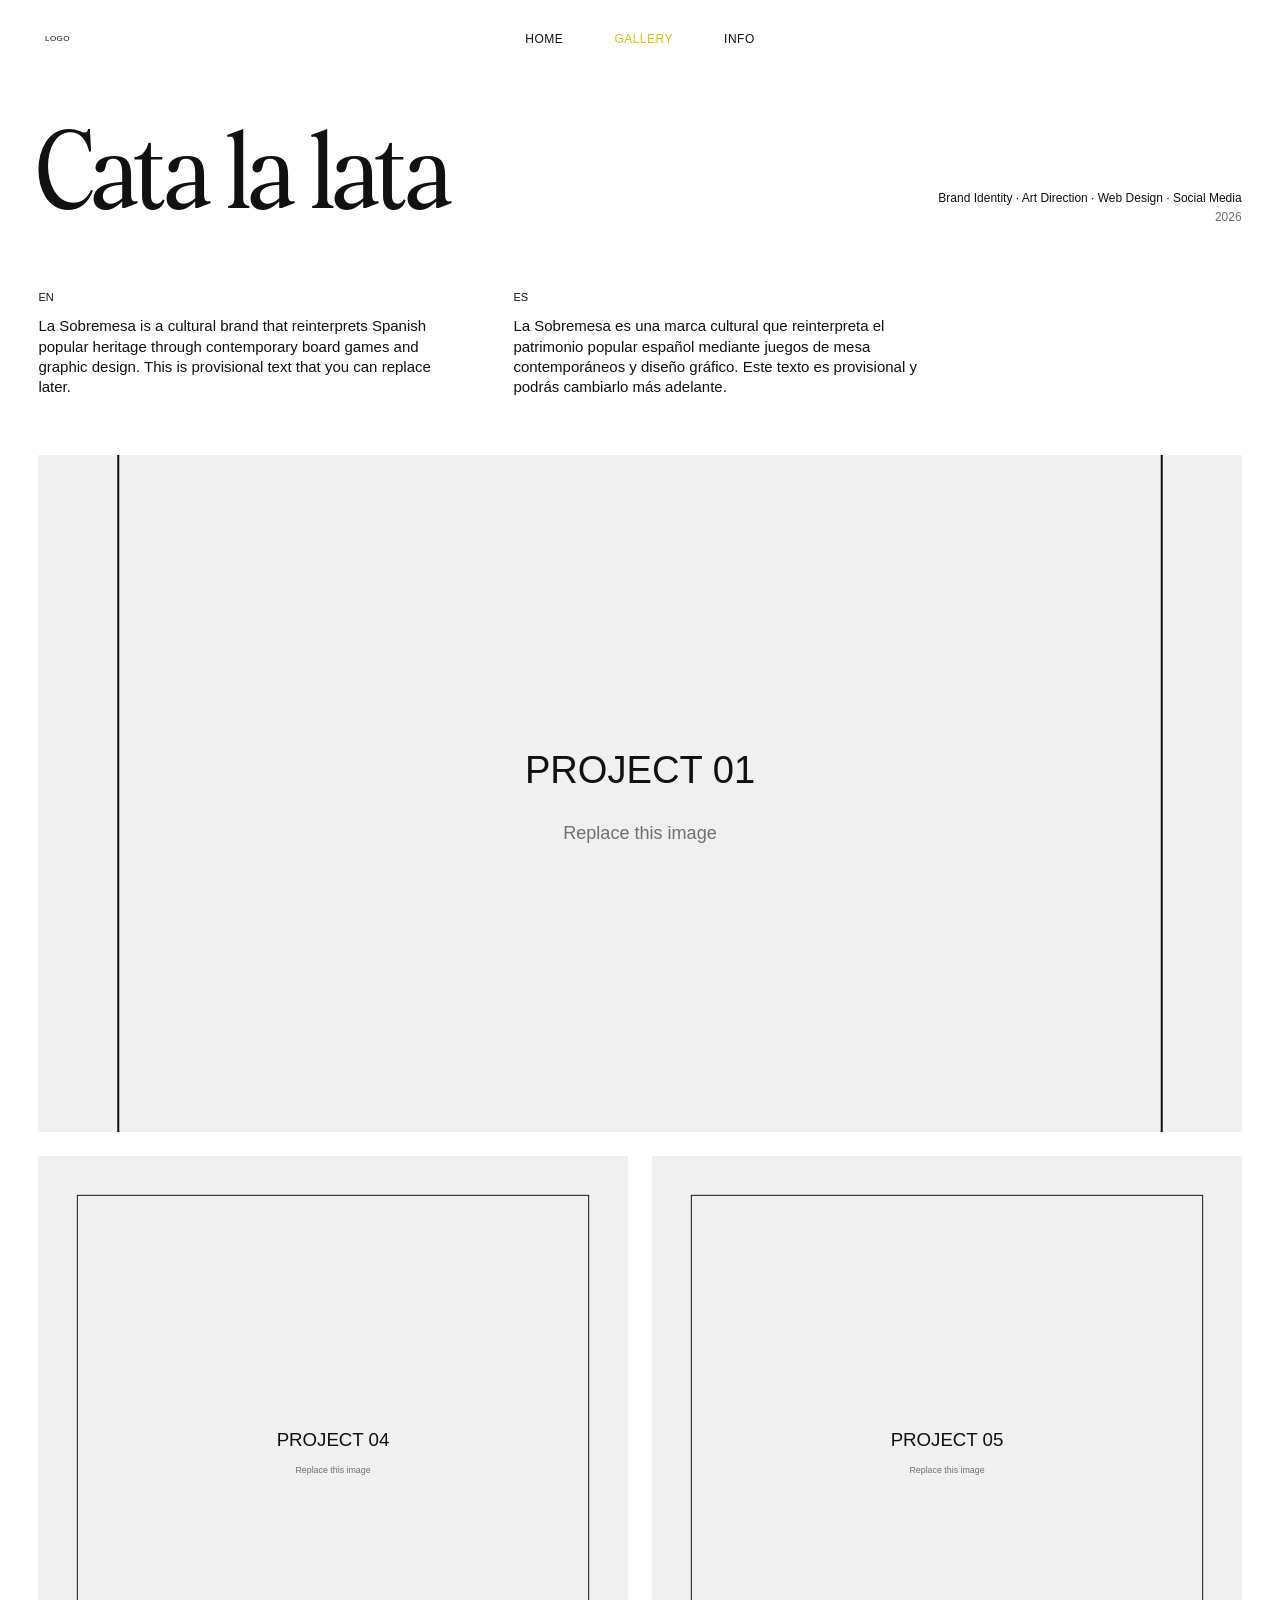
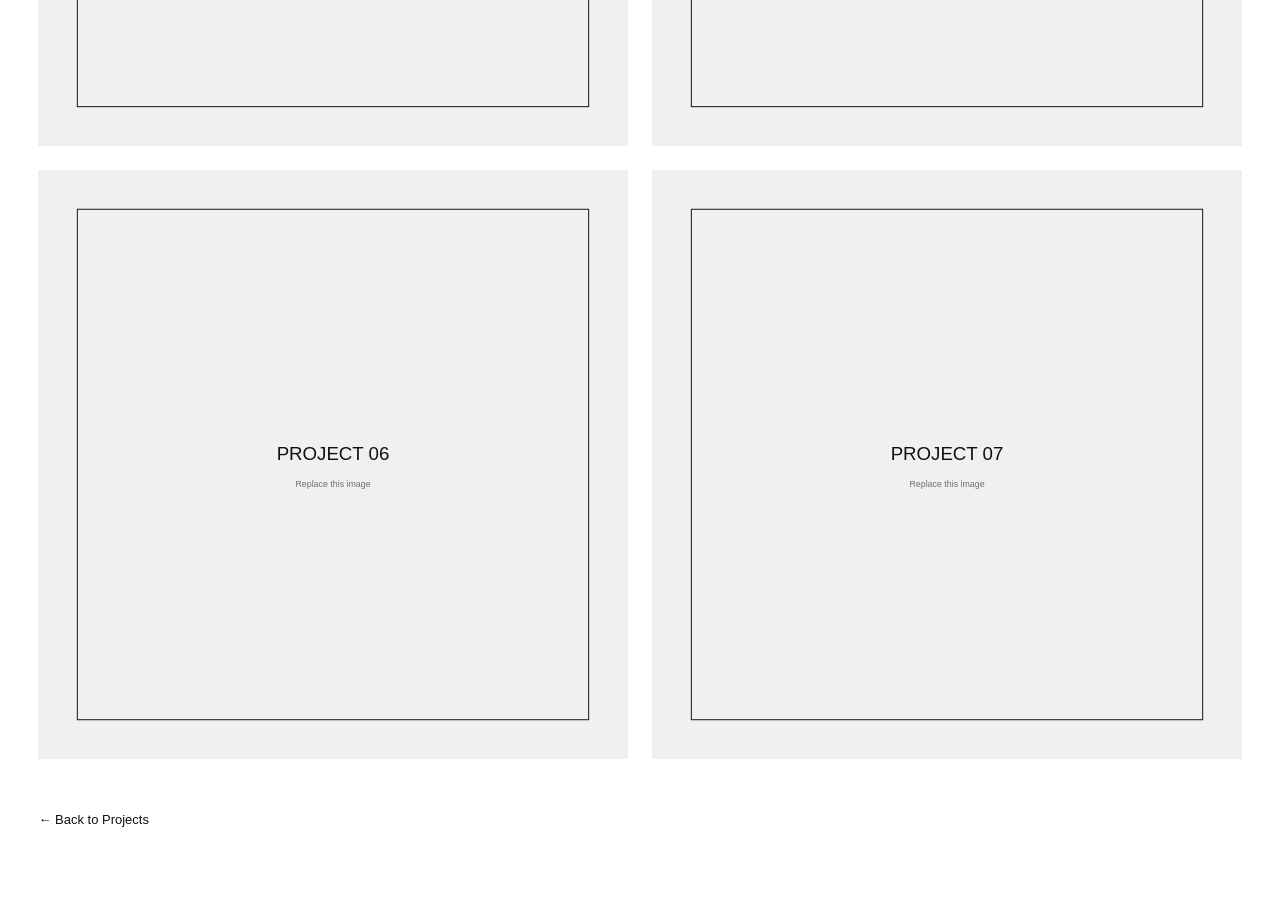
==== cata-la-lata.html @ 35d7159a "change4" ====
<!DOCTYPE html>
<html lang="en">
<head>
  <meta charset="UTF-8">
  <meta name="viewport" content="width=device-width, initial-scale=1.0">
  <meta name="description" content="Cata la lata project by Laura Altozano.">
  <title>Cata la lata — Laura Altozano</title>
  <link rel="stylesheet" href="style.css">
</head>
<body>
  <header class="site-header">
    <a class="logo-slot" href="index.html" aria-label="Laura Altozano — Home">
      <span>LOGO</span>
    </a>

    <nav class="site-nav" aria-label="Main navigation">
      <a href="index.html">Home</a>
      <a class="is-active" href="projects.html">Gallery</a>
      <a href="info.html">Info</a>
    </nav>
  </header>

  <main class="project-page">
    <section class="project-header">
      <h1>Cata la lata</h1>
      <div class="project-meta">
        <p>Brand Identity · Art Direction · Web Design · Social Media</p>
        <p>2026</p>
      </div>
    </section>

    <section class="project-copy">
      <div>
        <h2>EN</h2>
        <p>La Sobremesa is a cultural brand that reinterprets Spanish popular heritage through contemporary board games and graphic design. This is provisional text that you can replace later.</p>
      </div>
      <div>
        <h2>ES</h2>
        <p>La Sobremesa es una marca cultural que reinterpreta el patrimonio popular español mediante juegos de mesa contemporáneos y diseño gráfico. Este texto es provisional y podrás cambiarlo más adelante.</p>
      </div>
    </section>

    <section class="project-gallery">
      <img src="assets/images/project-01.svg" alt="Main project image placeholder">
      <div class="project-gallery__pair">
        <img src="assets/images/project-04.svg" alt="Project image placeholder">
        <img src="assets/images/project-05.svg" alt="Project image placeholder">
      </div>
      <div class="project-gallery__pair">
        <img src="assets/images/project-06.svg" alt="Project image placeholder">
        <img src="assets/images/project-07.svg" alt="Project image placeholder">
      </div>
    </section>

    <a class="back-link" href="projects.html">← Back to Projects</a>
  </main>
</body>
</html>
---- style.css ----
@font-face {
  font-family: "Bethany Elingston";
  src: url("./fonts/Bethany-Elingston.otf") format("opentype");
  font-weight: 400;
  font-style: normal;
  font-display: swap;
}
:root {
  --background: #ffffff;
  --text: #111111;
  --muted: #707070;
  --accent: #cec80a;
  --font-body: "Helvetica Neue", Helvetica, Arial, sans-serif;
  --font-display: "Bethany Elingston", Georgia, serif;
  --page-padding: clamp(18px, 3vw, 46px);
  --header-height: 78px;
  --left-column: clamp(280px, 29vw, 470px);
  --column-gap: clamp(24px, 4vw, 64px);
}

* {
  box-sizing: border-box;
}

html {
  overflow-x: hidden;
}

body {
  margin: 0;
  overflow-x: hidden;
  background: var(--background);
  color: var(--text);
  font-family: var(--font-body);
  font-size: 15px;
  line-height: 1.35;
}

a {
  color: inherit;
  text-decoration: none;
}

img {
  display: block;
  width: 100%;
}

h1,
h2,
h3,
p,
figure {
  margin: 0;
}

.site-header {
  position: fixed;
  inset: 0 0 auto 0;
  z-index: 10;
  height: var(--header-height);
  padding: 0 var(--page-padding);
  background: var(--background);
}

.logo-slot {
  position: absolute;
  top: 50%;
  left: var(--page-padding);
  display: grid;
  width: 38px;
  height: 38px;
  place-items: center;
  transform: translateY(-50%);
  font-size: 8px;
  letter-spacing: 0.05em;
}

.logo-slot img {
  width: 100%;
  height: 100%;
  object-fit: contain;
}

.site-nav {
  position: absolute;
  top: 50%;
  left: 50%;
  display: flex;
  gap: clamp(22px, 4vw, 52px);
  transform: translate(-50%, -50%);
  white-space: nowrap;
}

.site-nav a {
  font-size: 12px;
  text-transform: uppercase;
  letter-spacing: 0.04em;
}

.site-nav a:hover,
.site-nav a.is-active {
  color: var(--accent);
}

/* HOME */

.home-page {
  height: 100svh;
  overflow: hidden;
}

.home-main {
  display: grid;
  grid-template-columns: var(--left-column) minmax(0, 1fr);
  gap: var(--column-gap);
  height: 100svh;
  padding: calc(var(--header-height) + 18px) var(--page-padding) 28px;
}

.home-intro {
  position: relative;
}

.home-intro > * {
  position: absolute;
  left: 0;
}

.home-intro h1 {
  bottom: 61px;
  width: 100%;
  font-family: var(--font-display);
  font-size: clamp(54px, 6.4vw, 96px);
  font-weight: 400;
  line-height: 0.92;
}

.home-intro p {
  bottom: 28px;
  font-size: 13px;
}

.home-intro p + p {
  bottom: 7px;
  color: var(--muted);
}

.home-featured {
  display: grid;
  grid-template-rows: minmax(0, 1fr) auto;
  gap: 10px;
  min-width: 0;
  height: 100%;
  
}

.home-carousel {
  position: relative;
  min-width: 0;
  min-height: 0;
  background: #f1f1f1;
}

.carousel-slide {
  position: absolute;
  inset: 0;
  display: none;
}

.carousel-slide.is-active {
  display: block;
}

.carousel-slide img {
  width: 100%;
  height: 100%;
  object-fit: cover;
}

.carousel-project-name {
  font-size: 13px;
  line-height: 1.2;
}

/* PROJECTS */

.projects-page {
  height: 100svh;
  overflow: hidden;
}

.projects-layout {
  display: grid;
  grid-template-columns: var(--left-column) minmax(0, 1fr);
  gap: var(--column-gap);
  height: 100svh;
  padding: calc(var(--header-height) + 18px) var(--page-padding) 0;
}

.fixed-identity {
  position: relative;
  height: calc(100svh - var(--header-height) - 18px);
}

.identity-bottom {
  position: absolute;
  right: 0;
  bottom: 28px;
  left: 0;
}

.identity-bottom h1 {
  position: absolute;
  bottom: 61px;
  width: 100%;
  font-family: var(--font-display);
  font-size: clamp(54px, 6.4vw, 96px);
  font-weight: 400;
  line-height: 0.92;
}

.identity-bottom p {
  position: absolute;
  bottom: 28px;
  font-size: 13px;
}

.identity-bottom p + p {
  bottom: 7px;
  color: var(--muted);
}

.projects-scroll {
  height: calc(100svh - var(--header-height) - 18px);
  overflow-y: auto;
  overscroll-behavior: contain;
  padding: 0 0 70px;
  scrollbar-width: thin;
}

.project-archive-grid {
  display: flex;
  flex-direction: column;
  gap: clamp(52px, 7vw, 96px);
}

.archive-project {
  display: block;
  width: 100%;
}

.archive-project img {
  width: 100%;
  object-fit: cover;
  background: #f1f1f1;
}

.archive-project--horizontal img {
  aspect-ratio: 16 / 9;
}

.archive-project-pair {
  display: grid;
  grid-template-columns: repeat(2, minmax(0, 1fr));
  gap: clamp(18px, 2vw, 30px);
}

.archive-project--vertical img {
  aspect-ratio: 3 / 4;
}

.project-entry__caption {
  margin-top: 10px;
}

.project-entry__caption h2 {
  font-size: 15px;
  font-weight: 400;
}

.project-entry__caption p {
  margin-top: 2px;
  color: var(--muted);
  font-size: 11px;
}

.archive-project:hover h2 {
  color: var(--accent);
}

/* INFO */

.info-with-photo {
  height: 100svh;
  overflow: hidden;
}

.info-layout {
  display: grid;
  grid-template-columns: minmax(0, 1fr) clamp(190px, 23vw, 340px);
  height: 100svh;
  padding-top: var(--header-height);
}

.info-content {
  height: calc(100svh - var(--header-height));
  overflow: hidden;
  padding: 38px var(--page-padding) 28px;
}

.page-title {
  margin-bottom: 34px;
  font-family: var(--font-display);
  font-size: clamp(52px, 7vw, 92px);
  font-weight: 400;
  line-height: 1;
}

.info-section {
  display: grid;
  grid-template-columns: 180px minmax(0, 620px);
  gap: 40px;
  padding: 17px 0;
}

.info-section h2 {
  font-size: 13px;
  font-weight: 400;
  text-transform: uppercase;
}

.info-section p + p,
.services-list p + p,
.contact-list a + a {
  margin-top: 10px;
}

.contact-list {
  display: flex;
  flex-direction: column;
  align-items: flex-start;
}

.contact-list a:hover {
  color: var(--accent);
}

.info-portrait {
  height: calc(100svh - var(--header-height));
  overflow: hidden;
}

.info-portrait img {
  width: 100%;
  height: 100%;
  object-fit: cover;
}

/* PROJECT DETAIL */

.project-page {
  padding: calc(var(--header-height) + 58px) var(--page-padding) 70px;
}

.project-header {
  display: grid;
  grid-template-columns: 1fr auto;
  gap: 40px;
  align-items: end;
  padding-bottom: 22px;
}

.project-header h1 {
  font-family: var(--font-display);
  font-size: clamp(48px, 7vw, 92px);
  font-weight: 400;
  line-height: 1;
}

.project-meta {
  text-align: right;
  font-size: 12px;
}

.project-meta p + p {
  margin-top: 3px;
  color: var(--muted);
}

.project-copy {
  display: grid;
  grid-template-columns: repeat(2, minmax(0, 1fr));
  gap: 50px;
  max-width: 900px;
  padding: 42px 0 58px;
}

.project-copy h2 {
  margin-bottom: 12px;
  font-size: 11px;
  font-weight: 400;
}

.project-gallery > img,
.project-gallery__pair {
  margin-bottom: 24px;
}

.project-gallery > img {
  aspect-ratio: 16 / 9;
  object-fit: cover;
}


.project-gallery__pair {
  display: grid;
  grid-template-columns: repeat(2, minmax(0, 1fr));
  gap: 24px;
}

.project-gallery__pair img {
  aspect-ratio: 1;
  object-fit: cover;
}

.back-link {
  display: inline-block;
  margin-top: 28px;
  font-size: 13px;
}

.back-link:hover {
  color: var(--accent);
}

/* TABLET */

@media (max-width: 900px) {
  :root {
    --left-column: clamp(235px, 34vw, 340px);
    --column-gap: 28px;
  }
}

/* MOBILE */

@media (max-width: 650px) {
  :root {
    --header-height: 68px;
  }

  .logo-slot {
    width: 32px;
    height: 32px;
  }

  .site-nav {
    right: var(--page-padding);
    left: auto;
    gap: 15px;
    transform: translateY(-50%);
  }

  .site-nav a {
    font-size: 10px;
  }

  .home-page,
  .projects-page,
  .info-with-photo {
    height: auto;
    min-height: 100svh;
    overflow-y: auto;
  }

  .home-main {
    display: flex;
    flex-direction: column;
    height: auto;
    min-height: 100svh;
    padding-top: calc(var(--header-height) + 28px);
  }

  .home-intro {
    order: 2;
    min-height: 170px;
    margin-top: 24px;
  }

  .home-intro > * {
    position: static;
  }

  .home-intro h1 {
    margin-bottom: 14px;
    font-size: clamp(48px, 15vw, 68px);
  }

  .home-intro p + p {
    margin-top: 3px;
  }

  .home-featured {
    order: 1;
    width: 100%;
    height: auto;
  }

  .home-carousel {
    width: 100%;
    height: auto;
    aspect-ratio: 3 / 4;
  }

  .projects-layout {
    display: flex;
    flex-direction: column;
    height: auto;
    padding-top: calc(var(--header-height) + 28px);
  }

  .fixed-identity {
    order: 2;
    height: auto;
    min-height: 170px;
    margin-top: 24px;
  }

  .identity-bottom {
    position: static;
  }

  .identity-bottom h1,
  .identity-bottom p,
  .identity-bottom p + p {
    position: static;
  }

  .identity-bottom h1 {
    margin-bottom: 14px;
    font-size: clamp(48px, 15vw, 68px);
  }

  .identity-bottom p + p {
    margin-top: 3px;
  }

  .projects-scroll {
    order: 1;
    height: auto;
    overflow: visible;
    padding: 0 0 36px;
  }

  .project-archive-grid {
    gap: 48px;
  }

  .archive-project-pair {
    gap: 14px;
  }

  .archive-project:hover h2 {
    color: inherit;
  }

  .archive-project:active h2 {
    color: var(--accent);
  }

  .info-layout {
    display: flex;
    flex-direction: column;
    height: auto;
    padding-top: var(--header-height);
  }

  .info-content {
    order: 1;
    height: auto;
    overflow: visible;
    padding-top: 42px;
  }

  .info-section {
    grid-template-columns: 1fr;
    gap: 14px;
  }

  .info-portrait {
    order: 2;
    width: 100%;
    height: 120vw;
    max-height: 720px;
  }

  .project-page {
    padding-top: calc(var(--header-height) + 42px);
  }

  .project-header {
    grid-template-columns: 1fr;
    gap: 18px;
  }

  .project-meta {
    text-align: left;
  }

  .project-copy {
    grid-template-columns: 1fr;
    gap: 28px;
  }

  .project-gallery__pair {
    grid-template-columns: 1fr;
  }
}
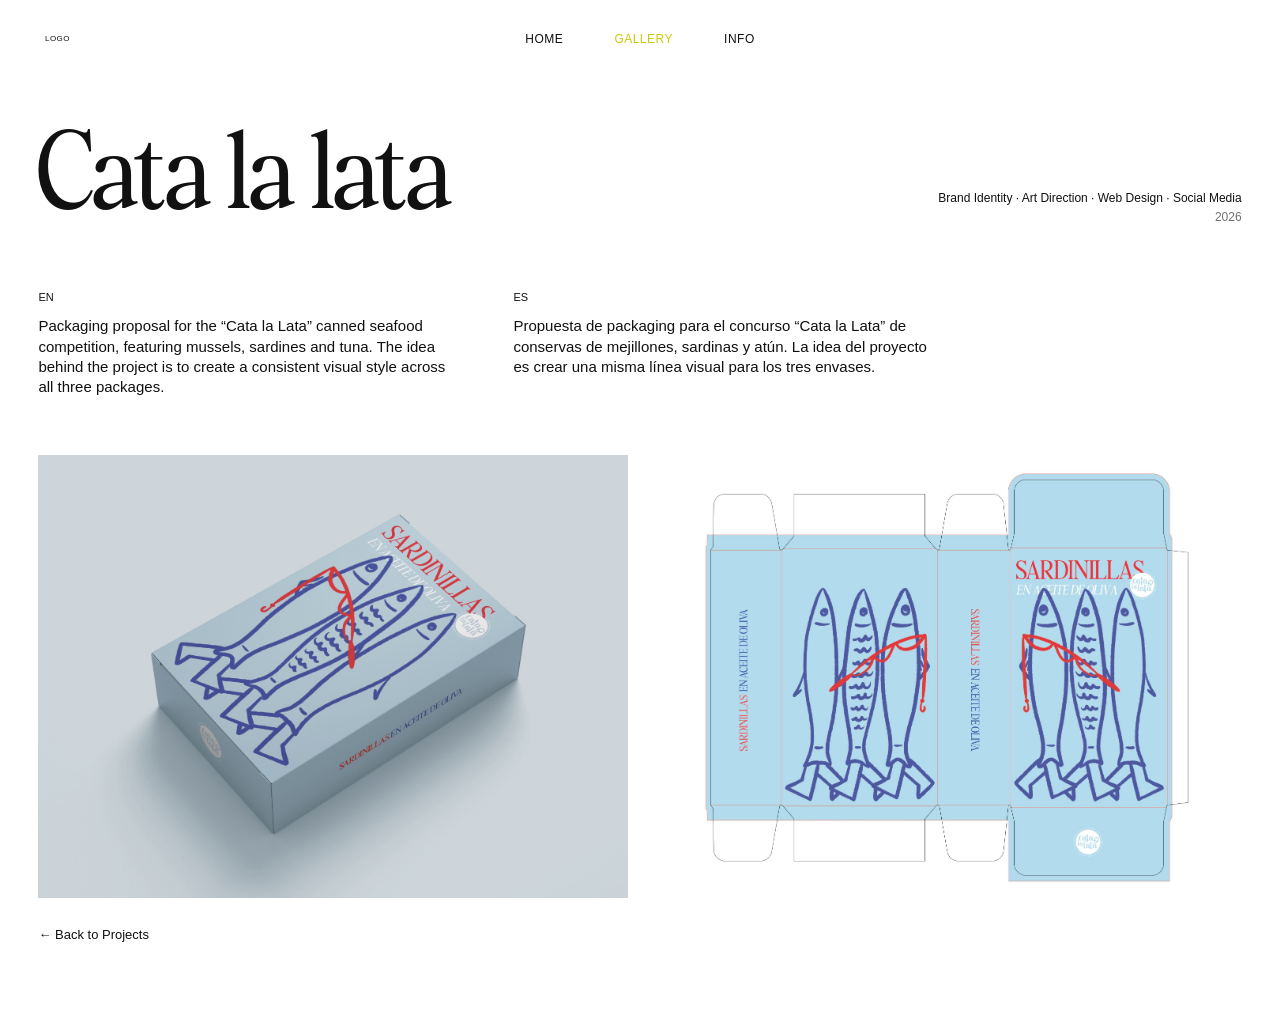
==== commit 0edf4003: "change 10" ====
--- a/cata-la-lata.html
+++ b/cata-la-lata.html
@@ -7,6 +7,7 @@
   <title>Cata la lata — Laura Altozano</title>
   <link rel="stylesheet" href="style.css">
 </head>
+
 <body>
   <header class="site-header">
     <a class="logo-slot" href="index.html" aria-label="Laura Altozano — Home">
@@ -32,27 +33,49 @@
     <section class="project-copy">
       <div>
         <h2>EN</h2>
-        <p>La Sobremesa is a cultural brand that reinterprets Spanish popular heritage through contemporary board games and graphic design. This is provisional text that you can replace later.</p>
-      </div>
+        <p>Packaging proposal for the “Cata la Lata” canned seafood competition, featuring mussels, sardines and tuna. The idea behind the project is to create a consistent visual style across all three packages.</div>
       <div>
         <h2>ES</h2>
-        <p>La Sobremesa es una marca cultural que reinterpreta el patrimonio popular español mediante juegos de mesa contemporáneos y diseño gráfico. Este texto es provisional y podrás cambiarlo más adelante.</p>
-      </div>
+        <p>Propuesta de packaging para el concurso “Cata la Lata” de conservas de mejillones, sardinas y atún. La idea del proyecto es crear una misma línea visual para los tres envases.</div>
     </section>
 
-    <section class="project-gallery">
-      <img src="assets/images/project-01.svg" alt="Main project image placeholder">
-      <div class="project-gallery__pair">
-        <img src="assets/images/project-04.svg" alt="Project image placeholder">
-        <img src="assets/images/project-05.svg" alt="Project image placeholder">
-      </div>
-      <div class="project-gallery__pair">
-        <img src="assets/images/project-06.svg" alt="Project image placeholder">
-        <img src="assets/images/project-07.svg" alt="Project image placeholder">
-      </div>
-    </section>
+    <section class="project-gallery cata-gallery">
 
-    <a class="back-link" href="projects.html">← Back to Projects</a>
+  <!-- RECTÁNGULO IZQUIERDO -->
+  <div class="cata-slider">
+    <img class="cata-slide is-active"
+         src="assets/images/sardinas.jpg"
+         alt="Cata la Lata">
+
+    <img class="cata-slide"
+         src="assets/images/mejillones.jpg"
+         alt="Cata la Lata">
+
+    <img class="cata-slide"
+         src="assets/images/atun.jpg"
+         alt="Cata la Lata">
+  </div>
+
+
+  <!-- RECTÁNGULO DERECHO -->
+  <div class="cata-slider">
+    <img class="cata-slide is-active"
+         src="assets/images/sardinas2.jpg"
+         alt="Cata la Lata">
+
+    <img class="cata-slide"
+         src="assets/images/mejillones2.jpg"
+         alt="Cata la Lata">
+
+    <img class="cata-slide"
+         src="assets/images/atun2.jpg"
+         alt="Cata la Lata">
+  </div>
+
+</section>
+
+<a class="back-link" href="projects.html">← Back to Projects</a>
   </main>
+  <script src="script.js"></script>
 </body>
 </html>
--- a/style.css
+++ b/style.css
@@ -5,13 +5,16 @@
   font-style: normal;
   font-display: swap;
 }
+
 :root {
   --background: #ffffff;
   --text: #111111;
   --muted: #707070;
   --accent: #cec80a;
+
   --font-body: "Helvetica Neue", Helvetica, Arial, sans-serif;
   --font-display: "Bethany Elingston", Georgia, serif;
+
   --page-padding: clamp(18px, 3vw, 46px);
   --header-height: 78px;
   --left-column: clamp(280px, 29vw, 470px);
@@ -54,12 +57,19 @@
   margin: 0;
 }
 
+
+/* =========================================
+   HEADER
+========================================= */
+
 .site-header {
   position: fixed;
   inset: 0 0 auto 0;
   z-index: 10;
+
   height: var(--header-height);
   padding: 0 var(--page-padding);
+
   background: var(--background);
 }
 
@@ -67,11 +77,14 @@
   position: absolute;
   top: 50%;
   left: var(--page-padding);
+
   display: grid;
   width: 38px;
   height: 38px;
   place-items: center;
+
   transform: translateY(-50%);
+
   font-size: 8px;
   letter-spacing: 0.05em;
 }
@@ -86,8 +99,10 @@
   position: absolute;
   top: 50%;
   left: 50%;
+
   display: flex;
   gap: clamp(22px, 4vw, 52px);
+
   transform: translate(-50%, -50%);
   white-space: nowrap;
 }
@@ -103,7 +118,10 @@
   color: var(--accent);
 }
 
-/* HOME */
+
+/* =========================================
+   HOME
+========================================= */
 
 .home-page {
   height: 100svh;
@@ -114,8 +132,13 @@
   display: grid;
   grid-template-columns: var(--left-column) minmax(0, 1fr);
   gap: var(--column-gap);
+
   height: 100svh;
-  padding: calc(var(--header-height) + 18px) var(--page-padding) 28px;
+
+  padding:
+    calc(var(--header-height) + 18px)
+    var(--page-padding)
+    28px;
 }
 
 .home-intro {
@@ -129,7 +152,9 @@
 
 .home-intro h1 {
   bottom: 61px;
-  width: 100%;
+
+  width: 100%;
+
   font-family: var(--font-display);
   font-size: clamp(54px, 6.4vw, 96px);
   font-weight: 400;
@@ -150,15 +175,17 @@
   display: grid;
   grid-template-rows: minmax(0, 1fr) auto;
   gap: 10px;
+
   min-width: 0;
   height: 100%;
-  
 }
 
 .home-carousel {
   position: relative;
+
   min-width: 0;
   min-height: 0;
+
   background: #f1f1f1;
 }
 
@@ -183,7 +210,10 @@
   line-height: 1.2;
 }
 
-/* PROJECTS */
+
+/* =========================================
+   PROJECTS / GALLERY
+========================================= */
 
 .projects-page {
   height: 100svh;
@@ -194,8 +224,13 @@
   display: grid;
   grid-template-columns: var(--left-column) minmax(0, 1fr);
   gap: var(--column-gap);
+
   height: 100svh;
-  padding: calc(var(--header-height) + 18px) var(--page-padding) 0;
+
+  padding:
+    calc(var(--header-height) + 18px)
+    var(--page-padding)
+    0;
 }
 
 .fixed-identity {
@@ -213,7 +248,9 @@
 .identity-bottom h1 {
   position: absolute;
   bottom: 61px;
-  width: 100%;
+
+  width: 100%;
+
   font-family: var(--font-display);
   font-size: clamp(54px, 6.4vw, 96px);
   font-weight: 400;
@@ -223,6 +260,7 @@
 .identity-bottom p {
   position: absolute;
   bottom: 28px;
+
   font-size: 13px;
 }
 
@@ -233,15 +271,19 @@
 
 .projects-scroll {
   height: calc(100svh - var(--header-height) - 18px);
+
   overflow-y: auto;
   overscroll-behavior: contain;
+
   padding: 0 0 70px;
+
   scrollbar-width: thin;
 }
 
 .project-archive-grid {
   display: flex;
   flex-direction: column;
+
   gap: clamp(52px, 7vw, 96px);
 }
 
@@ -252,6 +294,7 @@
 
 .archive-project img {
   width: 100%;
+
   object-fit: cover;
   background: #f1f1f1;
 }
@@ -263,6 +306,7 @@
 .archive-project-pair {
   display: grid;
   grid-template-columns: repeat(2, minmax(0, 1fr));
+
   gap: clamp(18px, 2vw, 30px);
 }
 
@@ -281,6 +325,7 @@
 
 .project-entry__caption p {
   margin-top: 2px;
+
   color: var(--muted);
   font-size: 11px;
 }
@@ -289,7 +334,10 @@
   color: var(--accent);
 }
 
-/* INFO */
+
+/* =========================================
+   INFO
+========================================= */
 
 .info-with-photo {
   height: 100svh;
@@ -298,19 +346,29 @@
 
 .info-layout {
   display: grid;
-  grid-template-columns: minmax(0, 1fr) clamp(190px, 23vw, 340px);
+  grid-template-columns:
+    minmax(0, 1fr)
+    clamp(190px, 23vw, 340px);
+
   height: 100svh;
+
   padding-top: var(--header-height);
 }
 
 .info-content {
   height: calc(100svh - var(--header-height));
+
   overflow: hidden;
-  padding: 38px var(--page-padding) 28px;
+
+  padding:
+    38px
+    var(--page-padding)
+    28px;
 }
 
 .page-title {
   margin-bottom: 34px;
+
   font-family: var(--font-display);
   font-size: clamp(52px, 7vw, 92px);
   font-weight: 400;
@@ -320,7 +378,9 @@
 .info-section {
   display: grid;
   grid-template-columns: 180px minmax(0, 620px);
+
   gap: 40px;
+
   padding: 17px 0;
 }
 
@@ -357,17 +417,25 @@
   object-fit: cover;
 }
 
-/* PROJECT DETAIL */
+
+/* =========================================
+   PROJECT DETAIL
+========================================= */
 
 .project-page {
-  padding: calc(var(--header-height) + 58px) var(--page-padding) 70px;
+  padding:
+    calc(var(--header-height) + 58px)
+    var(--page-padding)
+    70px;
 }
 
 .project-header {
   display: grid;
   grid-template-columns: 1fr auto;
+
   gap: 40px;
   align-items: end;
+
   padding-bottom: 22px;
 }
 
@@ -391,16 +459,25 @@
 .project-copy {
   display: grid;
   grid-template-columns: repeat(2, minmax(0, 1fr));
+
   gap: 50px;
+
   max-width: 900px;
+
   padding: 42px 0 58px;
 }
 
 .project-copy h2 {
   margin-bottom: 12px;
+
   font-size: 11px;
   font-weight: 400;
 }
+
+
+/* =========================================
+   GENERIC PROJECT GALLERY
+========================================= */
 
 .project-gallery > img,
 .project-gallery__pair {
@@ -408,25 +485,239 @@
 }
 
 .project-gallery > img {
+  width: 100%;
+
   aspect-ratio: 16 / 9;
-  object-fit: cover;
-}
-
+
+  object-fit: cover;
+}
 
 .project-gallery__pair {
+  display: grid;
+  grid-template-columns: repeat(2, minmax(0, 1fr));
+
+  gap: 24px;
+}
+
+.project-gallery__pair img {
+  width: 100%;
+
+  aspect-ratio: 1 / 1;
+
+  object-fit: cover;
+}
+
+
+/* =========================================
+   LA SOBREMESA GALLERY
+========================================= */
+
+.sobremesa-gallery {
+  width: 100%;
+}
+
+
+/* FILA 1
+   CAMI + VIDEO + REDES
+*/
+
+.sobremesa-row--top {
+  display: grid;
+
+  grid-template-columns:
+    1fr
+    1.7778fr
+    1fr;
+
+  gap: 18px;
+
+  width: 100%;
+
+  align-items: start;
+
+  margin-bottom: 18px;
+}
+
+.sobremesa-square {
+  display: block;
+
+  width: 100%;
+
+  aspect-ratio: 1 / 1;
+
+  object-fit: cover;
+}
+
+.sobremesa-video {
+  display: block;
+
+  width: 100%;
+
+  aspect-ratio: 16 / 9;
+
+  object-fit: cover;
+}
+
+
+/* FILA 2
+   MESA + MUPI
+*/
+
+.sobremesa-row--bottom {
+  display: grid;
+
+  grid-template-columns:
+    repeat(2, minmax(0, 1fr));
+
+  gap: 18px;
+
+  width: 100%;
+
+  margin-bottom: 32px;
+}
+
+.sobremesa-horizontal {
+  display: block;
+
+  width: 100%;
+
+  aspect-ratio: 16 / 9;
+
+  object-fit: cover;
+}
+
+
+/* =========================================
+   MANUAL LA SOBREMESA
+========================================= */
+
+.sobremesa-manual-carousel {
+  position: relative;
+
+  width: 520px;
+  max-width: 100%;
+
+  aspect-ratio: 297 / 210;
+
+  overflow: hidden;
+
+  margin: 0;
+
+  background: #f1f1f1;
+}
+
+.manual-slide {
+  position: absolute;
+  inset: 0;
+
+  display: none;
+
+  width: 100%;
+  height: 100%;
+
+  object-fit: cover;
+}
+
+.manual-slide.is-active {
+  display: block;
+}
+
+/* =========================================
+   DON REFRANOTE GALLERY
+========================================= */
+
+.don-row {
+  display: grid;
+  grid-template-columns: 1fr 2fr 1fr;
+  gap: 18px;
+  width: 100%;
+  align-items: stretch;
+}
+
+/* CUADRADOS LATERALES */
+.don-square {
+  width: 100%;
+  height: 100%;
+  aspect-ratio: auto;
+  object-fit: cover;
+  display: block;
+}
+
+/* VÍDEO CENTRAL */
+.don-video {
+  width: 100%;
+  aspect-ratio: 16 / 9;
+  height: auto;
+  object-fit: cover;
+  display: block;
+}
+
+/* =========================
+   MÜNA GALLERY
+========================= */
+
+.muna-gallery {
+  width: 100%;
+}
+
+/* Las dos filas usan 3 columnas iguales */
+.muna-row {
+  display: grid;
+  grid-template-columns: repeat(3, minmax(0, 1fr));
+  gap: 18px;
+  width: 100%;
+}
+
+/* Separación entre las dos filas */
+.muna-row + .muna-row {
+  margin-top: 18px;
+}
+
+/* Todas las fotos ligeramente verticales */
+.muna-row img {
+  display: block;
+  width: 100%;
+  aspect-ratio: 4 / 5;
+  object-fit: cover;
+}
+/* CATA LA LATA */
+
+.cata-gallery {
   display: grid;
   grid-template-columns: repeat(2, minmax(0, 1fr));
   gap: 24px;
-}
-
-.project-gallery__pair img {
-  aspect-ratio: 1;
-  object-fit: cover;
-}
+  width: 100%;
+}
+
+.cata-slider {
+  position: relative;
+  width: 100%;
+  aspect-ratio: 4 / 3;
+  overflow: hidden;
+  background: #f1f1f1;
+}
+
+.cata-slide {
+  position: absolute;
+  inset: 0;
+  width: 100%;
+  height: 100%;
+  object-fit: cover;
+  display: none;
+}
+
+.cata-slide.is-active {
+  display: block;
+}
+/* =========================================
+   BACK
+========================================= */
 
 .back-link {
   display: inline-block;
+
   margin-top: 28px;
+
   font-size: 13px;
 }
 
@@ -434,21 +725,53 @@
   color: var(--accent);
 }
 
-/* TABLET */
+
+/* =========================================
+   TABLET
+========================================= */
 
 @media (max-width: 900px) {
+
   :root {
     --left-column: clamp(235px, 34vw, 340px);
     --column-gap: 28px;
   }
-}
-
-/* MOBILE */
+
+}
+
+
+/* =========================================
+   MOBILE
+========================================= */
 
 @media (max-width: 650px) {
+
+  
+  .don-row {
+    grid-template-columns: 1fr;
+    gap: 14px;
+  }
+
+  .don-video {
+    width: 100%;
+    aspect-ratio: 16 / 9;
+    object-fit: cover;
+  }
+.muna-row {
+  grid-template-columns: 1fr;
+  gap: 14px;
+}
+
+.muna-row + .muna-row {
+  margin-top: 14px;
+}
   :root {
     --header-height: 68px;
   }
+
+
+
+  /* HEADER */
 
   .logo-slot {
     width: 32px;
@@ -458,33 +781,47 @@
   .site-nav {
     right: var(--page-padding);
     left: auto;
+
     gap: 15px;
+
     transform: translateY(-50%);
   }
 
   .site-nav a {
     font-size: 10px;
   }
+
+
+  /* PAGES */
 
   .home-page,
   .projects-page,
   .info-with-photo {
     height: auto;
     min-height: 100svh;
+
     overflow-y: auto;
   }
+
+
+  /* HOME */
 
   .home-main {
     display: flex;
     flex-direction: column;
+
     height: auto;
     min-height: 100svh;
-    padding-top: calc(var(--header-height) + 28px);
+
+    padding-top:
+      calc(var(--header-height) + 28px);
   }
 
   .home-intro {
     order: 2;
+
     min-height: 170px;
+
     margin-top: 24px;
   }
 
@@ -494,7 +831,9 @@
 
   .home-intro h1 {
     margin-bottom: 14px;
-    font-size: clamp(48px, 15vw, 68px);
+
+    font-size:
+      clamp(48px, 15vw, 68px);
   }
 
   .home-intro p + p {
@@ -503,6 +842,7 @@
 
   .home-featured {
     order: 1;
+
     width: 100%;
     height: auto;
   }
@@ -510,20 +850,29 @@
   .home-carousel {
     width: 100%;
     height: auto;
+
     aspect-ratio: 3 / 4;
   }
+
+
+  /* PROJECTS */
 
   .projects-layout {
     display: flex;
     flex-direction: column;
+
     height: auto;
-    padding-top: calc(var(--header-height) + 28px);
+
+    padding-top:
+      calc(var(--header-height) + 28px);
   }
 
   .fixed-identity {
     order: 2;
+
     height: auto;
     min-height: 170px;
+
     margin-top: 24px;
   }
 
@@ -539,7 +888,9 @@
 
   .identity-bottom h1 {
     margin-bottom: 14px;
-    font-size: clamp(48px, 15vw, 68px);
+
+    font-size:
+      clamp(48px, 15vw, 68px);
   }
 
   .identity-bottom p + p {
@@ -548,8 +899,11 @@
 
   .projects-scroll {
     order: 1;
+
     height: auto;
+
     overflow: visible;
+
     padding: 0 0 36px;
   }
 
@@ -568,39 +922,54 @@
   .archive-project:active h2 {
     color: var(--accent);
   }
+
+
+  /* INFO */
 
   .info-layout {
     display: flex;
     flex-direction: column;
+
     height: auto;
+
     padding-top: var(--header-height);
   }
 
   .info-content {
     order: 1;
+
     height: auto;
+
     overflow: visible;
+
     padding-top: 42px;
   }
 
   .info-section {
     grid-template-columns: 1fr;
+
     gap: 14px;
   }
 
   .info-portrait {
     order: 2;
+
     width: 100%;
     height: 120vw;
     max-height: 720px;
   }
 
+
+  /* PROJECT DETAIL */
+
   .project-page {
-    padding-top: calc(var(--header-height) + 42px);
+    padding-top:
+      calc(var(--header-height) + 42px);
   }
 
   .project-header {
     grid-template-columns: 1fr;
+
     gap: 18px;
   }
 
@@ -610,10 +979,44 @@
 
   .project-copy {
     grid-template-columns: 1fr;
+
     gap: 28px;
   }
 
   .project-gallery__pair {
     grid-template-columns: 1fr;
   }
-}
+
+
+  /* LA SOBREMESA */
+
+  .sobremesa-row--top {
+    grid-template-columns: 1fr;
+
+    gap: 14px;
+  }
+
+  .sobremesa-row--bottom {
+    grid-template-columns: 1fr;
+
+    gap: 14px;
+
+    margin-bottom: 24px;
+  }
+
+  .sobremesa-square {
+    aspect-ratio: 1 / 1;
+  }
+
+  .sobremesa-video,
+  .sobremesa-horizontal {
+    aspect-ratio: 16 / 9;
+  }
+
+  .sobremesa-manual-carousel {
+    width: 100%;
+
+    aspect-ratio: 297 / 210;
+  }
+
+}
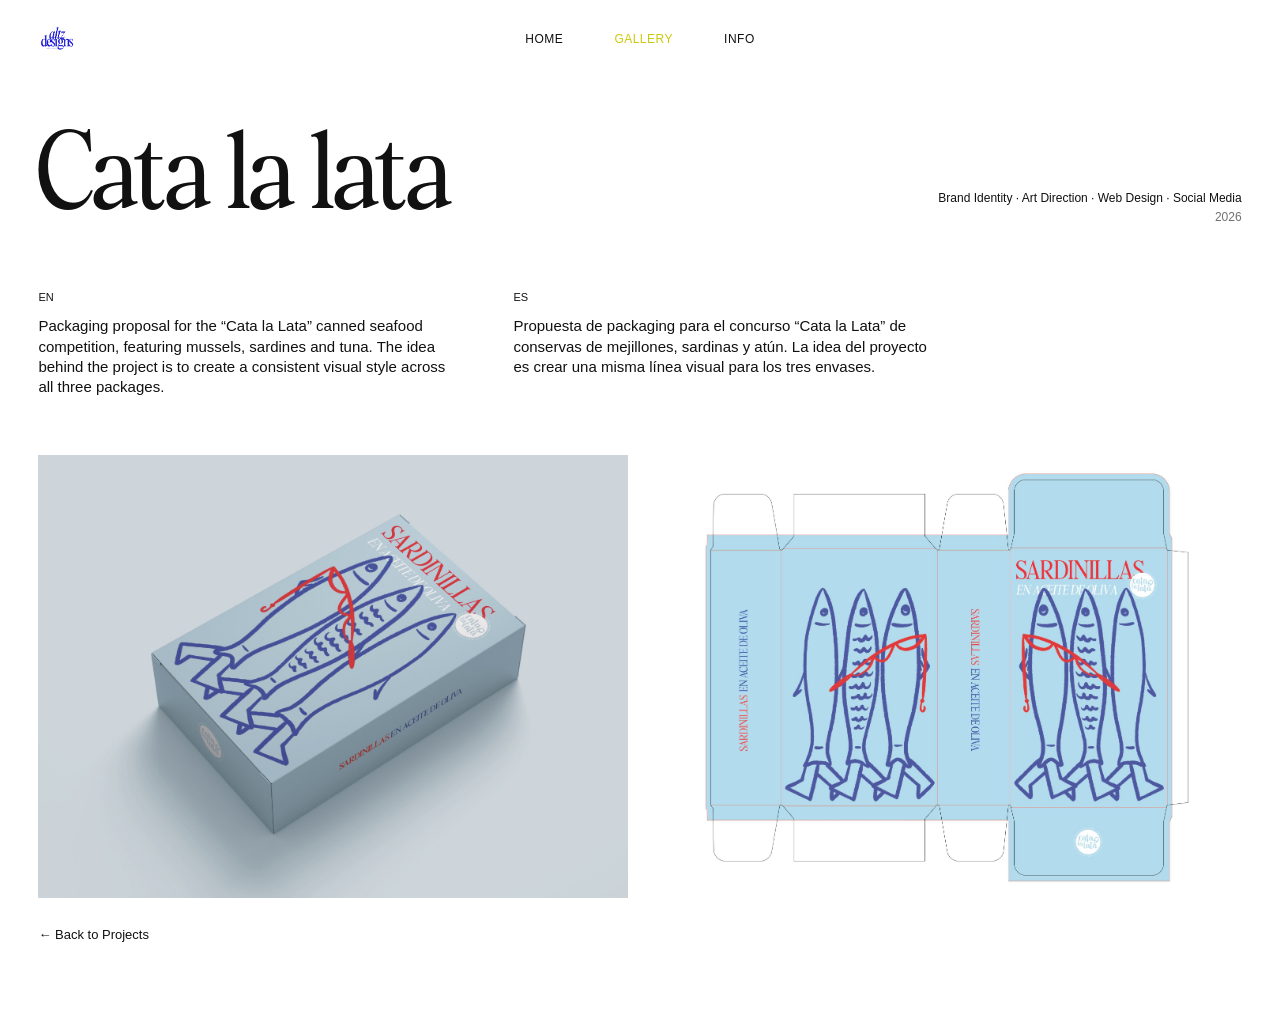
==== commit a89ab1de: "change 11" ====
--- a/cata-la-lata.html
+++ b/cata-la-lata.html
@@ -10,9 +10,9 @@
 
 <body>
   <header class="site-header">
-    <a class="logo-slot" href="index.html" aria-label="Laura Altozano — Home">
-      <span>LOGO</span>
-    </a>
+   <a class="logo-slot" href="index.html" aria-label="Laura Altozano — Home">
+  <img src="assets/images/logo.png" alt="Laura Altozano">
+</a>
 
     <nav class="site-nav" aria-label="Main navigation">
       <a href="index.html">Home</a>
